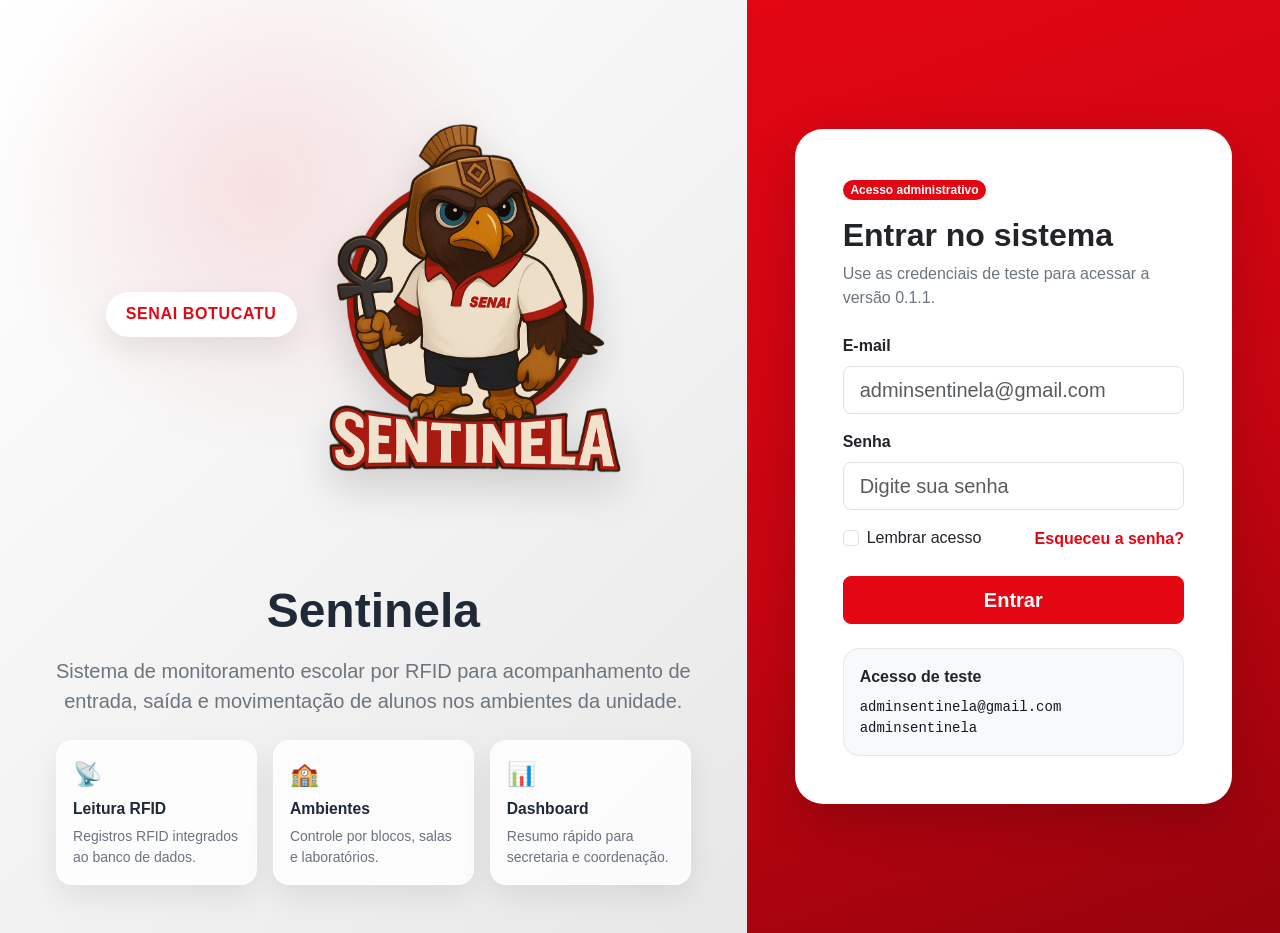
==== templates/index.html @ 63c0a34a "chore: public version 0.1.1 Sentinela" ====
<!doctype html>
<html lang="pt-BR">
  <head>
    <meta charset="utf-8" />

    <meta name="viewport" content="width=device-width, initial-scale=1" />

    <title>Sentinela | Login</title>

    <link
      href="https://cdn.jsdelivr.net/npm/bootstrap@5.3.3/dist/css/bootstrap.min.css"
      rel="stylesheet"
    />

    <link rel="stylesheet" href="/static/css/style.css" />
  </head>

  <body class="login-page" data-page="login">
    <main class="container-fluid min-vh-100 p-0">
      <div class="row g-0 min-vh-100">

        <section class="col-lg-7 login-hero d-flex align-items-center justify-content-center p-4 p-lg-5">
          <div class="login-hero-content text-center">

            <div class="senai-mark mb-4">
              SENAI Botucatu
            </div>

            <img
              class="sentinela-logo mb-4"
              src="/static/images/logo/SENTINELALOGOtransparente.png"
              alt="Logo do sistema Sentinela"
            />

            <h1 class="display-5 fw-bold mb-3">
              Sentinela
            </h1>

            <p class="lead text-secondary mx-auto mb-4">
              Sistema de monitoramento escolar por RFID para acompanhamento de entrada,
              saída e movimentação de alunos nos ambientes da unidade.
            </p>

            <div class="row g-3 justify-content-center text-start login-feature-list">

              <div class="col-md-4">
                <div class="feature-card h-100">
                  <span class="feature-icon">📡</span>
                  <strong>Leitura RFID</strong>
                  <small>Registros RFID integrados ao banco de dados.</small>
                </div>
              </div>

              <div class="col-md-4">
                <div class="feature-card h-100">
                  <span class="feature-icon">🏫</span>
                  <strong>Ambientes</strong>
                  <small>Controle por blocos, salas e laboratórios.</small>
                </div>
              </div>

              <div class="col-md-4">
                <div class="feature-card h-100">
                  <span class="feature-icon">📊</span>
                  <strong>Dashboard</strong>
                  <small>Resumo rápido para secretaria e coordenação.</small>
                </div>
              </div>

            </div>
          </div>
        </section>

        <section class="col-lg-5 login-panel d-flex align-items-center justify-content-center p-4 p-lg-5">
          <div class="card login-card border-0 shadow-lg w-100">
            <div class="card-body p-4 p-md-5">

              <div class="mb-4">
                <span class="badge text-bg-danger rounded-pill mb-3">
                  Acesso administrativo
                </span>

                <h2 class="fw-bold mb-2">
                  Entrar no sistema
                </h2>

                <p class="text-secondary mb-0">
                  Use as credenciais de teste para acessar a versão 0.1.1.
                </p>
              </div>

              <div id="loginAlert" class="alert alert-danger d-none" role="alert"></div>

              <form id="loginForm" novalidate>

                <div class="mb-3">
                  <label for="email" class="form-label fw-semibold">
                    E-mail
                  </label>

                  <input
                    id="email"
                    name="email"
                    type="email"
                    class="form-control form-control-lg"
                    placeholder="adminsentinela@gmail.com"
                    autocomplete="username"
                    required
                  />
                </div>

                <div class="mb-3">
                  <label for="senha" class="form-label fw-semibold">
                    Senha
                  </label>

                  <input
                    id="senha"
                    name="senha"
                    type="password"
                    class="form-control form-control-lg"
                    placeholder="Digite sua senha"
                    autocomplete="current-password"
                    required
                  />
                </div>

                <div class="d-flex justify-content-between align-items-center mb-4 gap-3 flex-wrap">
                  <div class="form-check">
                    <input class="form-check-input" type="checkbox" id="lembrarAcesso" />

                    <label class="form-check-label" for="lembrarAcesso">
                      Lembrar acesso
                    </label>
                  </div>

                  <a class="link-danger text-decoration-none fw-semibold" href="#">
                    Esqueceu a senha?
                  </a>
                </div>

                <button class="btn btn-danger btn-lg w-100 fw-bold" type="submit">
                  Entrar
                </button>

              </form>

              <div class="test-access mt-4">
                <p class="fw-bold mb-2">
                  Acesso de teste
                </p>

                <code>adminsentinela@gmail.com</code>
                <code>adminsentinela</code>
              </div>

            </div>
          </div>
        </section>

      </div>
    </main>

    <script src="/static/js/auth.js"></script>
  </body>
</html>
---- static/css/style.css ----
:root {
  --sentinela-red: #e30613;
  --sentinela-red-dark: #b9050f;
  --sentinela-bg: #f3f4f6;
  --sentinela-text: #1f2937;
  --sentinela-muted: #6b7280;
  --sentinela-border: #e5e7eb;
}

* {
  box-sizing: border-box;
}

body {
  min-height: 100vh;
  font-family: Arial, Helvetica, sans-serif;
  color: var(--sentinela-text);
  background: var(--sentinela-bg);
}

.btn-danger {
  --bs-btn-bg: var(--sentinela-red);
  --bs-btn-border-color: var(--sentinela-red);
  --bs-btn-hover-bg: var(--sentinela-red-dark);
  --bs-btn-hover-border-color: var(--sentinela-red-dark);
  --bs-btn-active-bg: var(--sentinela-red-dark);
  --bs-btn-active-border-color: var(--sentinela-red-dark);
}

.btn-outline-danger {
  --bs-btn-color: var(--sentinela-red);
  --bs-btn-border-color: var(--sentinela-red);
  --bs-btn-hover-bg: var(--sentinela-red);
  --bs-btn-hover-border-color: var(--sentinela-red);
  --bs-btn-active-bg: var(--sentinela-red-dark);
  --bs-btn-active-border-color: var(--sentinela-red-dark);
}

.text-bg-danger,
.bg-danger {
  background-color: var(--sentinela-red) !important;
}

.link-danger {
  color: var(--sentinela-red) !important;
}

.login-page {
  background: #f2f2f2;
}

.login-hero {
  background:
    radial-gradient(circle at 35% 20%, rgba(227, 6, 19, 0.10), transparent 30%),
    linear-gradient(135deg, #ffffff 0%, #f4f4f4 48%, #e7e7e7 100%);
}

.login-hero-content {
  width: 100%;
  max-width: 860px;
}

.senai-mark {
  display: inline-flex;
  align-items: center;
  justify-content: center;

  padding: 0.65rem 1.25rem;
  border-radius: 999px;

  background: #ffffff;
  color: var(--sentinela-red);

  font-weight: 800;
  letter-spacing: 0.04em;
  text-transform: uppercase;

  box-shadow: 0 12px 30px rgba(0, 0, 0, 0.08);
}

.sentinela-logo {
  width: min(340px, 82vw);
  filter: drop-shadow(0 18px 20px rgba(0, 0, 0, 0.15));
}

.login-hero .lead {
  max-width: 720px;
}

.login-feature-list {
  max-width: 820px;
  margin-inline: auto;
}

.feature-card {
  display: flex;
  flex-direction: column;
  gap: 0.35rem;

  padding: 1rem;
  border-radius: 1rem;

  background: rgba(255, 255, 255, 0.82);
  border: 1px solid rgba(255, 255, 255, 0.9);

  box-shadow: 0 12px 30px rgba(0, 0, 0, 0.08);
}

.feature-card strong {
  font-size: 0.98rem;
}

.feature-card small {
  color: var(--sentinela-muted);
}

.feature-icon {
  font-size: 1.45rem;
}

.login-panel {
  background:
    linear-gradient(160deg, var(--sentinela-red) 0%, #c70511 52%, #96030c 100%);
}

.login-card {
  max-width: 500px;
  border-radius: 1.75rem;
}

.form-control:focus,
.form-check-input:focus {
  border-color: var(--sentinela-red);
  box-shadow: 0 0 0 0.25rem rgba(227, 6, 19, 0.16);
}

.form-check-input:checked {
  background-color: var(--sentinela-red);
  border-color: var(--sentinela-red);
}

.test-access {
  padding: 1rem;
  border-radius: 1rem;

  background: #f8f9fa;
  border: 1px solid var(--sentinela-border);
}

.test-access code {
  display: block;
  color: #111827;
  word-break: break-word;
}

@media (max-width: 991.98px) {
  .login-panel {
    min-height: auto;
  }

  .sentinela-logo {
    width: min(260px, 76vw);
  }
}

@media (max-width: 575.98px) {
  .login-card {
    border-radius: 1.25rem;
  }

  .card-body {
    padding: 1.25rem !important;
  }
}

/* Home Page */

.dashboard-page {
  background: #f3f4f6;
}

.app-layout {
  display: flex;
  min-height: 100vh;
}

.sidebar {
  position: sticky;
  top: 0;

  display: flex;
  flex-direction: column;

  width: 290px;
  height: 100vh;
  padding: 1.5rem;

  background: #111827;
  color: #ffffff;
}

.sidebar-brand {
  display: flex;
  align-items: center;
  gap: 0.9rem;

  padding-bottom: 1.5rem;
  border-bottom: 1px solid rgba(255, 255, 255, 0.12);
}

.sidebar-brand img {
  width: 54px;
  height: 54px;
  object-fit: contain;
}

.sidebar-brand strong {
  display: block;
  font-size: 1.1rem;
}

.sidebar-brand span {
  display: block;
  color: #d1d5db;
  font-size: 0.85rem;
}

.sidebar-nav {
  display: flex;
  flex-direction: column;
  gap: 0.45rem;

  margin-top: 1.5rem;
}

.sidebar-nav a {
  display: flex;
  align-items: center;

  min-height: 44px;
  padding: 0.75rem 0.95rem;
  border-radius: 0.95rem;

  color: #d1d5db;
  text-decoration: none;
  font-weight: 700;

  transition: 0.2s ease;
}

.sidebar-nav a:hover,
.sidebar-nav a.active {
  background: var(--sentinela-red);
  color: #ffffff;
}

.sidebar-footer {
  display: flex;
  flex-direction: column;
  gap: 0.2rem;

  margin-top: auto;
  padding-top: 1.5rem;

  color: #d1d5db;
}

.sidebar-footer span {
  font-weight: 700;
}

.sidebar-footer small {
  color: #9ca3af;
}

.main-content {
  flex: 1;
  padding: 2rem;
  overflow: hidden;
}

.topbar {
  display: flex;
  align-items: center;
  justify-content: space-between;
  gap: 1.5rem;

  margin-bottom: 1.5rem;
}

.topbar h1 {
  margin: 0.3rem 0;
  font-size: clamp(1.75rem, 4vw, 2.6rem);
  font-weight: 900;
}

.topbar p {
  margin: 0;
  color: var(--sentinela-muted);
}

.page-label {
  display: inline-flex;

  color: var(--sentinela-red);
  font-size: 0.78rem;
  font-weight: 900;
  letter-spacing: 0.08em;
  text-transform: uppercase;
}

.user-panel {
  display: flex;
  align-items: center;
  gap: 0.9rem;

  padding: 0.9rem;
  border-radius: 1.25rem;

  background: #ffffff;
  box-shadow: 0 12px 30px rgba(15, 23, 42, 0.08);
}

.user-panel strong {
  display: block;
  white-space: nowrap;
}

.user-panel span {
  display: block;
  color: var(--sentinela-muted);
  font-size: 0.84rem;
  white-space: nowrap;
}

.user-avatar {
  display: grid;
  place-items: center;

  width: 44px;
  height: 44px;
  border-radius: 50%;

  background: var(--sentinela-red);
  color: #ffffff;

  font-weight: 900;
}

.dashboard-card,
.content-card {
  border-radius: 1.35rem;
  background: #ffffff;
  box-shadow: 0 12px 30px rgba(15, 23, 42, 0.08);
}

.dashboard-card {
  display: flex;
  align-items: center;
  gap: 1rem;

  padding: 1.25rem;
}

.dashboard-card-icon {
  display: grid;
  place-items: center;

  width: 58px;
  height: 58px;
  border-radius: 1rem;

  background: #fff1f2;

  font-size: 1.55rem;
}

.dashboard-card-title {
  margin: 0;
  color: var(--sentinela-muted);
  font-weight: 800;
}

.dashboard-card h3 {
  margin: 0.1rem 0;
  font-size: 2rem;
  font-weight: 900;
}

.dashboard-card span {
  color: var(--sentinela-muted);
  font-size: 0.88rem;
}

.content-card {
  padding: 1.35rem;
}

.section-header {
  display: flex;
  align-items: center;
  justify-content: space-between;
  gap: 1rem;

  margin-bottom: 1rem;
}

.section-header h2 {
  margin: 0.25rem 0 0;
  font-size: 1.25rem;
  font-weight: 900;
}

.dashboard-table {
  margin-bottom: 0;
}

.dashboard-table thead th {
  color: var(--sentinela-muted);
  font-size: 0.8rem;
  text-transform: uppercase;
}

.dashboard-table tbody td {
  padding-block: 1rem;
}

.dashboard-table tbody td:first-child strong {
  display: block;
}

.dashboard-table tbody td:first-child span {
  display: block;
  color: var(--sentinela-muted);
  font-size: 0.86rem;
}

.dashboard-summary-list {
  display: flex;
  flex-direction: column;
  gap: 1rem;
}

.dashboard-summary-list div {
  display: flex;
  align-items: center;
  justify-content: space-between;
  gap: 1rem;
  border-bottom: 1px solid rgba(15, 23, 42, 0.08);
  padding-bottom: 0.85rem;
}

.dashboard-summary-list div:last-child {
  border-bottom: 0;
  padding-bottom: 0;
}

.dashboard-summary-list span {
  color: var(--text-muted);
  font-weight: 700;
}

.dashboard-summary-list strong {
  color: var(--text-main);
  font-size: 1.35rem;
}

#btnAtualizarDashboard{
  margin-bottom: 15px;
}

.reader-list {
  display: flex;
  flex-direction: column;
  gap: 0.85rem;
}

.reader-item {
  display: flex;
  align-items: center;
  justify-content: space-between;
  gap: 1rem;

  padding: 0.95rem;
  border-radius: 1rem;

  background: #f9fafb;
  border: 1px solid var(--sentinela-border);
}

.reader-item strong {
  display: block;
}

.reader-item span {
  display: block;
  color: var(--sentinela-muted);
  font-size: 0.86rem;
}

.reader-status {
  padding: 0.35rem 0.65rem;
  border-radius: 999px;

  font-size: 0.75rem;
  font-weight: 900;
}

.status-online {
  background: #dcfce7;
  color: #166534 !important;
}

.status-warning {
  background: #fef3c7;
  color: #92400e !important;
}

.unit-card {
  padding: 1rem;
  border-radius: 1rem;

  background: #111827;
  color: #ffffff;
}

.unit-card span {
  display: block;
  color: #d1d5db;
  font-size: 0.82rem;
}

.unit-card strong {
  display: block;
  margin-block: 0.2rem;
  font-size: 1.15rem;
}

.unit-card p {
  margin: 0.5rem 0 0;
  color: #d1d5db;
  font-size: 0.9rem;
}

.module-card {
  display: flex;
  flex-direction: column;
  gap: 0.4rem;

  min-height: 124px;
  padding: 1.1rem;
  border-radius: 1.1rem;

  background: #f9fafb;
  border: 1px solid var(--sentinela-border);
  color: var(--sentinela-text);
  text-decoration: none;

  transition: 0.2s ease;
}

.module-card strong {
  font-size: 1rem;
}

.module-card span {
  color: var(--sentinela-muted);
  font-size: 0.9rem;
}

.module-card:hover {
  transform: translateY(-2px);
  border-color: rgba(227, 6, 19, 0.35);
  box-shadow: 0 12px 26px rgba(15, 23, 42, 0.08);
}

@media (max-width: 991.98px) {
  .app-layout {
    display: block;
  }

  .sidebar {
    position: static;

    width: 100%;
    height: auto;
    border-radius: 0 0 1.5rem 1.5rem;
  }

  .sidebar-nav {
    display: grid;
    grid-template-columns: repeat(2, minmax(0, 1fr));
  }

  .sidebar-footer {
    margin-top: 1.5rem;
  }

  .main-content {
    padding: 1rem;
  }

  .topbar {
    align-items: flex-start;
    flex-direction: column;
  }

  .user-panel {
    width: 100%;
    justify-content: space-between;
  }
}

@media (max-width: 575.98px) {
  .sidebar {
    padding: 1rem;
  }

  .sidebar-nav {
    grid-template-columns: 1fr;
  }

  .user-panel {
    align-items: flex-start;
    flex-direction: column;
  }

  .section-header {
    align-items: flex-start;
    flex-direction: column;
  }

  .dashboard-card {
    align-items: flex-start;
    flex-direction: column;
  }
}

/* cadastro-alunos.html */

.sentinela-form .form-control,
.sentinela-form .form-select {
  min-height: 46px;
}

.counter-badge {
  display: inline-flex;
  align-items: center;
  justify-content: center;

  min-height: 34px;
  padding: 0.35rem 0.75rem;
  border-radius: 999px;

  background: #fff1f2;
  color: var(--sentinela-red);

  font-size: 0.85rem;
  font-weight: 900;
}

.table-actions {
  display: flex;
  align-items: center;
  gap: 0.45rem;
  flex-wrap: wrap;
}

.dashboard-table code {
  color: #111827;
  background: #f3f4f6;

  padding: 0.25rem 0.45rem;
  border-radius: 0.45rem;
}

@media (max-width: 575.98px) {
  .table-actions {
    align-items: stretch;
    flex-direction: column;
  }

  .table-actions .btn {
    width: 100%;
  }
}

/* historico.html */

.history-filters {
  display: grid;
  grid-template-columns: minmax(240px, 1fr) 180px 240px 180px;
  gap: 1rem;
}

.history-filters .form-control,
.history-filters .form-select {
  min-height: 46px;
}

@media (max-width: 1199.98px) {
  .history-filters {
    grid-template-columns: repeat(2, minmax(0, 1fr));
  }
}

@media (max-width: 575.98px) {
  .history-filters {
    grid-template-columns: 1fr;
  }
}

/* mapa.html */

#btnAtualizarMapa{
  margin-bottom: 15px;
}

.map-legend {
  display: flex;
  align-items: center;
  gap: 1rem;
  flex-wrap: wrap;

  color: var(--sentinela-muted);
  font-size: 0.9rem;
  font-weight: 700;
}

.map-legend span {
  display: inline-flex;
  align-items: center;
  gap: 0.4rem;
}

.legend-dot {
  display: inline-block;

  width: 12px;
  height: 12px;
  border-radius: 50%;
}

.status-online-dot {
  background: #16a34a;
}

.status-warning-dot {
  background: #f59e0b;
}

.status-offline-dot {
  background: #6b7280;
}

.school-map {
  position: relative;

  display: grid;
  grid-template-columns: repeat(12, minmax(0, 1fr));
  grid-template-rows: repeat(8, 82px);
  gap: 0.75rem;

  min-height: 720px;
  padding: 1rem;
  border-radius: 1.25rem;

  background:
    linear-gradient(90deg, rgba(17, 24, 39, 0.04) 1px, transparent 1px),
    linear-gradient(rgba(17, 24, 39, 0.04) 1px, transparent 1px),
    #f9fafb;
  background-size: 32px 32px;

  border: 1px solid var(--sentinela-border);
}

.map-room {
  display: flex;
  flex-direction: column;
  justify-content: center;
  gap: 0.25rem;

  width: 100%;
  min-height: 82px;
  padding: 0.85rem;
  border: 2px solid transparent;
  border-radius: 1rem;

  background: #ffffff;
  color: var(--sentinela-text);
  text-align: left;

  box-shadow: 0 10px 20px rgba(15, 23, 42, 0.08);
  transition: 0.2s ease;
}

.map-room strong {
  font-size: 0.9rem;
  line-height: 1.15;
}

.map-room span {
  color: var(--sentinela-muted);
  font-size: 0.78rem;
}

.map-room small {
  font-size: 0.76rem;
  font-weight: 800;
}

.map-room:hover,
.map-room.selected {
  transform: translateY(-2px);
  border-color: var(--sentinela-red);
  box-shadow: 0 14px 28px rgba(15, 23, 42, 0.12);
}

.map-room.status-online {
  border-left: 8px solid #16a34a;
}

.map-room.status-warning {
  border-left: 8px solid #f59e0b;
}

.map-room.status-offline {
  border-left: 8px solid #6b7280;
  opacity: 0.78;
}

.map-area-portaria {
  grid-column: 1 / 5;
  grid-row: 1 / 3;
}

.map-area-secretaria {
  grid-column: 5 / 8;
  grid-row: 1 / 3;
}

.map-area-coordenacao {
  grid-column: 8 / 11;
  grid-row: 1 / 3;
}

.map-area-patio {
  grid-column: 11 / 13;
  grid-row: 1 / 5;
}

.map-area-lab1 {
  grid-column: 1 / 5;
  grid-row: 3 / 6;
}

.map-area-lab2 {
  grid-column: 5 / 9;
  grid-row: 3 / 6;
}

.map-area-biblioteca {
  grid-column: 9 / 11;
  grid-row: 3 / 5;
}

.map-area-sala4 {
  grid-column: 9 / 11;
  grid-row: 5 / 7;
}

.map-area-oficina {
  grid-column: 1 / 7;
  grid-row: 6 / 9;
}

.map-empty {
  grid-column: 1 / -1;
  grid-row: 1 / -1;
}

.environment-details h3 {
  margin: 0.75rem 0 0.75rem;
  font-size: 1.45rem;
  font-weight: 900;
}

.environment-details p {
  color: var(--sentinela-muted);
}

.empty-state {
  display: grid;
  place-items: center;

  min-height: 180px;
  padding: 1.5rem;
  border-radius: 1rem;

  background: #f9fafb;
  color: var(--sentinela-muted);
  text-align: center;
  border: 1px dashed var(--sentinela-border);
}

.details-status {
  display: inline-flex;
  align-items: center;

  padding: 0.4rem 0.75rem;
  border-radius: 999px;

  font-size: 0.8rem;
  font-weight: 900;
}

.details-status.status-online {
  background: #dcfce7;
  color: #166534;
}

.details-status.status-warning {
  background: #fef3c7;
  color: #92400e;
}

.details-status.status-offline {
  background: #f3f4f6;
  color: #4b5563;
}

.details-grid {
  display: grid;
  gap: 0.85rem;

  margin-top: 1rem;
}

.details-grid div {
  padding: 0.9rem;
  border-radius: 0.9rem;

  background: #f9fafb;
  border: 1px solid var(--sentinela-border);
}

.details-grid span {
  display: block;

  color: var(--sentinela-muted);
  font-size: 0.8rem;
  font-weight: 800;
}

.details-grid strong {
  display: block;

  margin-top: 0.15rem;
  font-size: 1rem;
}

.map-filters {
  display: grid;
  grid-template-columns: minmax(240px, 1fr) 180px 220px 170px;
  gap: 1rem;
}

.map-filters .form-control,
.map-filters .form-select {
  min-height: 46px;
}

@media (max-width: 1199.98px) {
  .school-map {
    grid-template-columns: repeat(2, minmax(0, 1fr));
    grid-template-rows: auto;
    min-height: auto;
  }

  .map-room {
    grid-column: auto !important;
    grid-row: auto !important;
  }

  .map-filters {
    grid-template-columns: repeat(2, minmax(0, 1fr));
  }
}

@media (max-width: 575.98px) {
  .school-map {
    grid-template-columns: 1fr;
    padding: 0.75rem;
  }

  .map-filters {
    grid-template-columns: 1fr;
  }
}

.map-reader-list {
  display: flex;
  flex-direction: column;
  gap: 0.75rem;
}

.map-reader-item {
  display: flex;
  flex-direction: column;
  gap: 0.25rem;
  border: 1px solid rgba(15, 23, 42, 0.08);
  border-radius: 14px;
  padding: 0.75rem;
  background: rgba(248, 250, 252, 0.8);
}

.map-reader-item strong {
  color: var(--text-main);
  font-size: 0.95rem;
}

.map-reader-item span {
  color: var(--text-muted);
  font-size: 0.85rem;
}

/* administracao.html */

#btnAtualizarAdministracao{
  margin-bottom: 15px;
}

.admin-info-grid {
  display: grid;
  gap: 0.85rem;
}

.admin-info-item {
  padding: 0.95rem;
  border-radius: 1rem;

  background: #f9fafb;
  border: 1px solid var(--sentinela-border);
}

.admin-info-item span {
  display: block;

  color: var(--sentinela-muted);
  font-size: 0.8rem;
  font-weight: 800;
}

.admin-info-item strong {
  display: block;

  margin-top: 0.15rem;
  font-size: 1rem;
}

.admin-actions {
  display: grid;
  grid-template-columns: repeat(2, minmax(0, 1fr));
  gap: 0.85rem;
}

.admin-action-card {
  min-height: 130px;
  padding: 1rem;
  border-radius: 1rem;

  background: #f9fafb;
  border: 1px solid var(--sentinela-border);
  color: var(--sentinela-text);

  text-align: left;
  transition: 0.2s ease;
}

.admin-action-card strong {
  display: block;
  margin-bottom: 0.4rem;
  font-size: 1rem;
}

.admin-action-card span {
  display: block;
  color: var(--sentinela-muted);
  font-size: 0.9rem;
}

.admin-action-card:hover {
  transform: translateY(-2px);
  border-color: rgba(227, 6, 19, 0.35);
  box-shadow: 0 12px 26px rgba(15, 23, 42, 0.08);
}

.admin-action-card.danger {
  background: #fff1f2;
  border-color: rgba(227, 6, 19, 0.25);
}

.admin-action-card.danger strong {
  color: var(--sentinela-red);
}

.admin-summary {
  display: grid;
  gap: 0.85rem;
}

.admin-summary div {
  display: flex;
  align-items: center;
  justify-content: space-between;
  gap: 1rem;

  padding: 0.95rem;
  border-radius: 1rem;

  background: #f9fafb;
  border: 1px solid var(--sentinela-border);
}

.admin-summary span {
  color: var(--sentinela-muted);
  font-weight: 800;
}

.admin-summary strong {
  font-size: 1.25rem;
  font-weight: 900;
}

@media (max-width: 575.98px) {
  .admin-actions {
    grid-template-columns: 1fr;
  }

  .admin-summary div {
    align-items: flex-start;
    flex-direction: column;
  }
}

/* configuração de css do botão para histórico de movimentação dentro da aba de mapa */
.map-action-card {
  display: flex;
  flex-direction: column;
  justify-content: space-between;
  gap: 1.75rem;
}

.map-action-card h2 {
  margin-bottom: 0.85rem;
}

.map-action-card p {
  margin-bottom: 0;
  color: var(--text-muted);
  font-size: 1rem;
  line-height: 1.6;
}
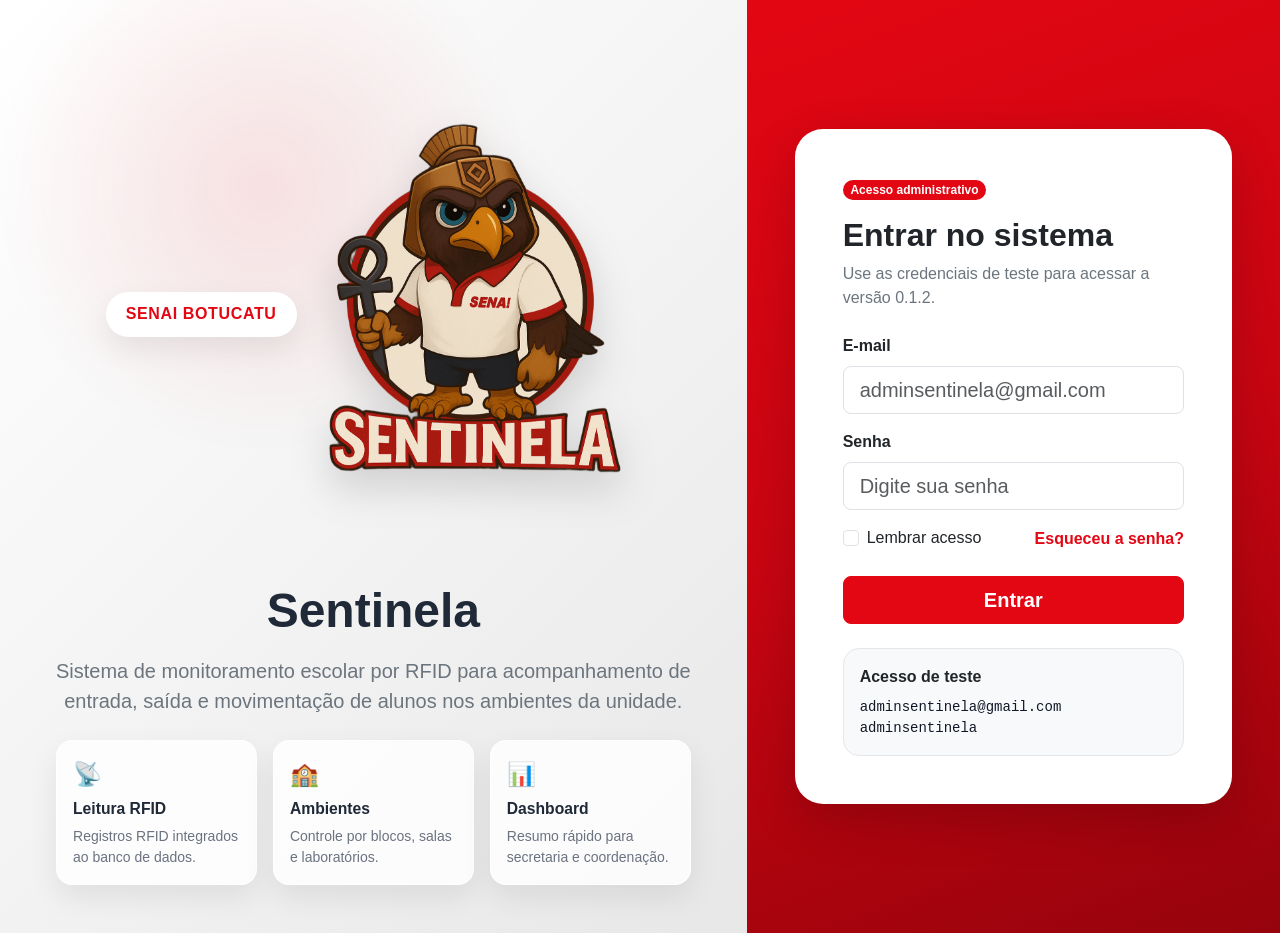
==== commit 70c0a332: "docs: prepara versão 0.1.2 para apresentação" ====
--- a/templates/index.html
+++ b/templates/index.html
@@ -85,7 +85,7 @@
                 </h2>
 
                 <p class="text-secondary mb-0">
-                  Use as credenciais de teste para acessar a versão 0.1.1.
+                  Use as credenciais de teste para acessar a versão 0.1.2.
                 </p>
               </div>
 
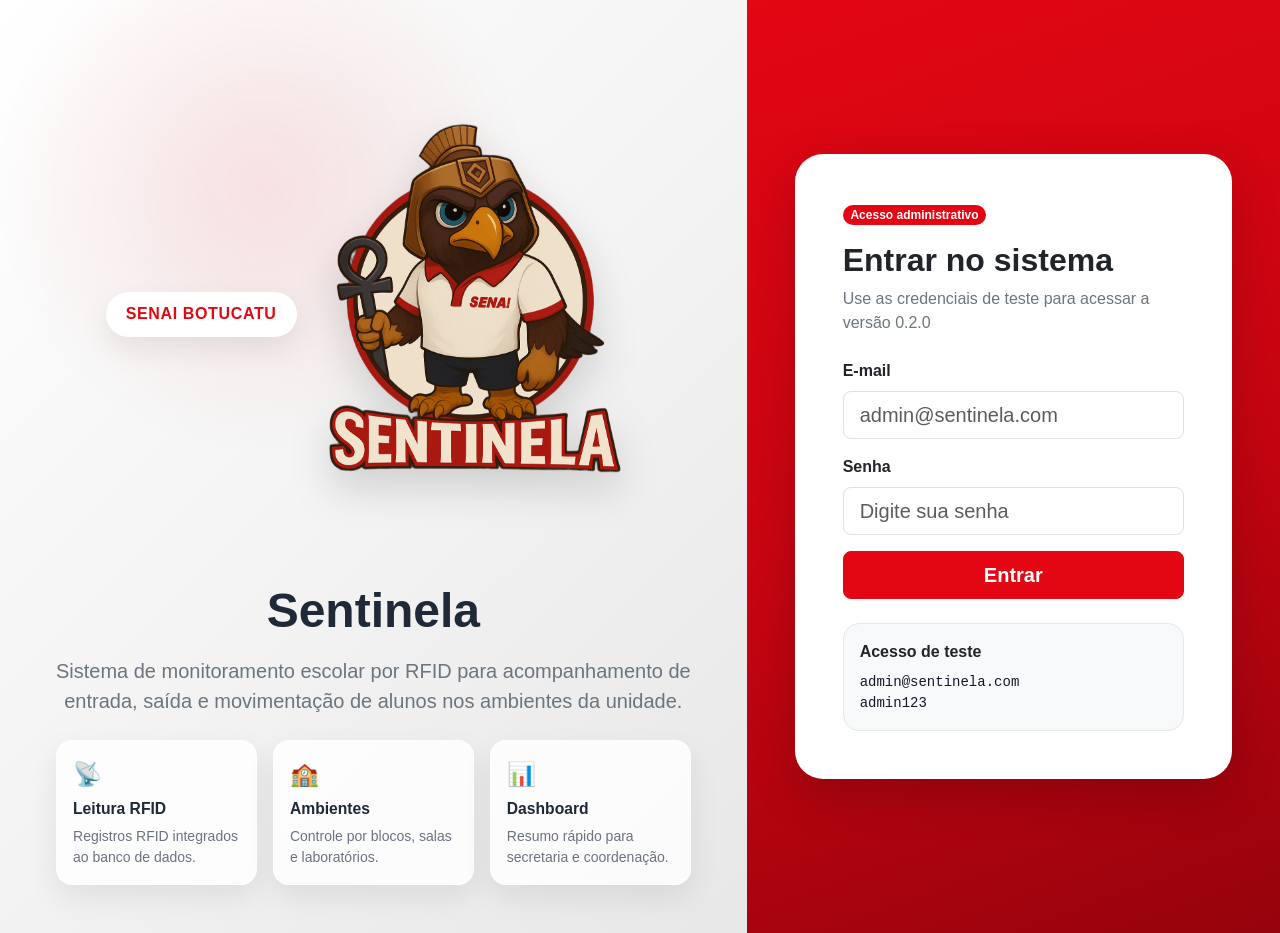
==== commit ee5c5e85: "Release v0.2.0 - autenticacao e permissoes" ====
--- a/templates/index.html
+++ b/templates/index.html
@@ -1,166 +1,134 @@
 <!doctype html>
 <html lang="pt-BR">
-  <head>
-    <meta charset="utf-8" />
 
-    <meta name="viewport" content="width=device-width, initial-scale=1" />
+<head>
+  <meta charset="utf-8" />
 
-    <title>Sentinela | Login</title>
+  <meta name="viewport" content="width=device-width, initial-scale=1" />
 
-    <link
-      href="https://cdn.jsdelivr.net/npm/bootstrap@5.3.3/dist/css/bootstrap.min.css"
-      rel="stylesheet"
-    />
+  <title>Sentinela | Login</title>
 
-    <link rel="stylesheet" href="/static/css/style.css" />
-  </head>
+  <link href="https://cdn.jsdelivr.net/npm/bootstrap@5.3.3/dist/css/bootstrap.min.css" rel="stylesheet" />
 
-  <body class="login-page" data-page="login">
-    <main class="container-fluid min-vh-100 p-0">
-      <div class="row g-0 min-vh-100">
+  <link rel="stylesheet" href="/static/css/style.css" />
+</head>
 
-        <section class="col-lg-7 login-hero d-flex align-items-center justify-content-center p-4 p-lg-5">
-          <div class="login-hero-content text-center">
+<body class="login-page" data-page="login">
+  <main class="container-fluid min-vh-100 p-0">
+    <div class="row g-0 min-vh-100">
 
-            <div class="senai-mark mb-4">
-              SENAI Botucatu
+      <section class="col-lg-7 login-hero d-flex align-items-center justify-content-center p-4 p-lg-5">
+        <div class="login-hero-content text-center">
+
+          <div class="senai-mark mb-4">
+            SENAI Botucatu
+          </div>
+
+          <img class="sentinela-logo mb-4" src="/static/images/logo/SENTINELALOGOtransparente.png"
+            alt="Logo do sistema Sentinela" />
+
+          <h1 class="display-5 fw-bold mb-3">
+            Sentinela
+          </h1>
+
+          <p class="lead text-secondary mx-auto mb-4">
+            Sistema de monitoramento escolar por RFID para acompanhamento de entrada,
+            saída e movimentação de alunos nos ambientes da unidade.
+          </p>
+
+          <div class="row g-3 justify-content-center text-start login-feature-list">
+
+            <div class="col-md-4">
+              <div class="feature-card h-100">
+                <span class="feature-icon">📡</span>
+                <strong>Leitura RFID</strong>
+                <small>Registros RFID integrados ao banco de dados.</small>
+              </div>
             </div>
 
-            <img
-              class="sentinela-logo mb-4"
-              src="/static/images/logo/SENTINELALOGOtransparente.png"
-              alt="Logo do sistema Sentinela"
-            />
+            <div class="col-md-4">
+              <div class="feature-card h-100">
+                <span class="feature-icon">🏫</span>
+                <strong>Ambientes</strong>
+                <small>Controle por blocos, salas e laboratórios.</small>
+              </div>
+            </div>
 
-            <h1 class="display-5 fw-bold mb-3">
-              Sentinela
-            </h1>
+            <div class="col-md-4">
+              <div class="feature-card h-100">
+                <span class="feature-icon">📊</span>
+                <strong>Dashboard</strong>
+                <small>Resumo rápido para secretaria e coordenação.</small>
+              </div>
+            </div>
 
-            <p class="lead text-secondary mx-auto mb-4">
-              Sistema de monitoramento escolar por RFID para acompanhamento de entrada,
-              saída e movimentação de alunos nos ambientes da unidade.
-            </p>
+          </div>
+        </div>
+      </section>
 
-            <div class="row g-3 justify-content-center text-start login-feature-list">
+      <section class="col-lg-5 login-panel d-flex align-items-center justify-content-center p-4 p-lg-5">
+        <div class="card login-card border-0 shadow-lg w-100">
+          <div class="card-body p-4 p-md-5">
 
-              <div class="col-md-4">
-                <div class="feature-card h-100">
-                  <span class="feature-icon">📡</span>
-                  <strong>Leitura RFID</strong>
-                  <small>Registros RFID integrados ao banco de dados.</small>
-                </div>
+            <div class="mb-4">
+              <span class="badge text-bg-danger rounded-pill mb-3">
+                Acesso administrativo
+              </span>
+
+              <h2 class="fw-bold mb-2">
+                Entrar no sistema
+              </h2>
+
+              <p class="text-secondary mb-0">
+                Use as credenciais de teste para acessar a versão 0.2.0
+              </p>
+            </div>
+
+            <div id="loginAlert" class="alert alert-danger d-none" role="alert"></div>
+
+            <form id="loginForm" novalidate>
+
+              <div class="mb-3">
+                <label for="email" class="form-label fw-semibold">
+                  E-mail
+                </label>
+
+                <input id="email" name="email" type="email" class="form-control form-control-lg"
+                  placeholder="admin@sentinela.com" autocomplete="username" required />
               </div>
 
-              <div class="col-md-4">
-                <div class="feature-card h-100">
-                  <span class="feature-icon">🏫</span>
-                  <strong>Ambientes</strong>
-                  <small>Controle por blocos, salas e laboratórios.</small>
-                </div>
+              <div class="mb-3">
+                <label for="senha" class="form-label fw-semibold">
+                  Senha
+                </label>
+
+                <input id="senha" name="senha" type="password" class="form-control form-control-lg"
+                  placeholder="Digite sua senha" autocomplete="current-password" required />
               </div>
 
-              <div class="col-md-4">
-                <div class="feature-card h-100">
-                  <span class="feature-icon">📊</span>
-                  <strong>Dashboard</strong>
-                  <small>Resumo rápido para secretaria e coordenação.</small>
-                </div>
-              </div>
+              <button class="btn btn-danger btn-lg w-100 fw-bold" type="submit">
+                Entrar
+              </button>
 
+            </form>
+
+            <div class="test-access mt-4">
+              <p class="fw-bold mb-2">
+                Acesso de teste
+              </p>
+
+              <code>admin@sentinela.com</code>
+              <code>admin123</code>
             </div>
+
           </div>
-        </section>
+        </div>
+      </section>
 
-        <section class="col-lg-5 login-panel d-flex align-items-center justify-content-center p-4 p-lg-5">
-          <div class="card login-card border-0 shadow-lg w-100">
-            <div class="card-body p-4 p-md-5">
+    </div>
+  </main>
 
-              <div class="mb-4">
-                <span class="badge text-bg-danger rounded-pill mb-3">
-                  Acesso administrativo
-                </span>
+  <script src="/static/js/auth.js"></script>
+</body>
 
-                <h2 class="fw-bold mb-2">
-                  Entrar no sistema
-                </h2>
-
-                <p class="text-secondary mb-0">
-                  Use as credenciais de teste para acessar a versão 0.1.2.
-                </p>
-              </div>
-
-              <div id="loginAlert" class="alert alert-danger d-none" role="alert"></div>
-
-              <form id="loginForm" novalidate>
-
-                <div class="mb-3">
-                  <label for="email" class="form-label fw-semibold">
-                    E-mail
-                  </label>
-
-                  <input
-                    id="email"
-                    name="email"
-                    type="email"
-                    class="form-control form-control-lg"
-                    placeholder="adminsentinela@gmail.com"
-                    autocomplete="username"
-                    required
-                  />
-                </div>
-
-                <div class="mb-3">
-                  <label for="senha" class="form-label fw-semibold">
-                    Senha
-                  </label>
-
-                  <input
-                    id="senha"
-                    name="senha"
-                    type="password"
-                    class="form-control form-control-lg"
-                    placeholder="Digite sua senha"
-                    autocomplete="current-password"
-                    required
-                  />
-                </div>
-
-                <div class="d-flex justify-content-between align-items-center mb-4 gap-3 flex-wrap">
-                  <div class="form-check">
-                    <input class="form-check-input" type="checkbox" id="lembrarAcesso" />
-
-                    <label class="form-check-label" for="lembrarAcesso">
-                      Lembrar acesso
-                    </label>
-                  </div>
-
-                  <a class="link-danger text-decoration-none fw-semibold" href="#">
-                    Esqueceu a senha?
-                  </a>
-                </div>
-
-                <button class="btn btn-danger btn-lg w-100 fw-bold" type="submit">
-                  Entrar
-                </button>
-
-              </form>
-
-              <div class="test-access mt-4">
-                <p class="fw-bold mb-2">
-                  Acesso de teste
-                </p>
-
-                <code>adminsentinela@gmail.com</code>
-                <code>adminsentinela</code>
-              </div>
-
-            </div>
-          </div>
-        </section>
-
-      </div>
-    </main>
-
-    <script src="/static/js/auth.js"></script>
-  </body>
 </html>
--- a/static/css/style.css
+++ b/static/css/style.css
@@ -1160,4 +1160,196 @@
   color: var(--text-muted);
   font-size: 1rem;
   line-height: 1.6;
+}
+
+.title{
+  font-weight: bolder;
+  font-size: 40px;
+}
+
+.paragrafo{
+  font-size: 20px;
+  font-family: Verdana, Geneva, Tahoma, sans-serif;
+}
+
+.paragrafo1{
+  font-size: 25px;
+  font-family: 'Franklin Gothic Medium', 'Arial Narrow', Arial, sans-serif;
+  color:#6b7280
+}
+
+/* Gestão de Usuários */
+
+.form-grid {
+  display: grid;
+  grid-template-columns: repeat(2, minmax(220px, 1fr));
+  gap: 18px;
+  align-items: end;
+  margin-top: 18px;
+}
+
+.form-group {
+  display: flex;
+  flex-direction: column;
+  gap: 8px;
+}
+
+.form-group label {
+  font-size: 0.82rem;
+  font-weight: 700;
+  color: #111827;
+}
+
+.form-group input,
+.form-group select,
+.form-group textarea {
+  width: 100%;
+  border: 1px solid #d1d5db;
+  border-radius: 10px;
+  padding: 12px 14px;
+  font-size: 0.95rem;
+  color: #111827;
+  background-color: #ffffff;
+  outline: none;
+  transition: border-color 0.2s ease, box-shadow 0.2s ease;
+}
+
+.form-group input:focus,
+.form-group select:focus,
+.form-group textarea:focus {
+  border-color: #e30613;
+  box-shadow: 0 0 0 3px rgba(227, 6, 19, 0.12);
+}
+
+.form-actions {
+  display: flex;
+  gap: 10px;
+  align-items: center;
+  flex-wrap: wrap;
+}
+
+.btn-secondary {
+  border: 1px solid #d1d5db;
+  background-color: #ffffff;
+  color: #111827;
+  border-radius: 10px;
+  padding: 12px 18px;
+  font-weight: 700;
+  cursor: pointer;
+  transition: background-color 0.2s ease, border-color 0.2s ease;
+}
+
+.btn-secondary:hover {
+  background-color: #f3f4f6;
+  border-color: #9ca3af;
+}
+
+.table-wrapper {
+  width: 100%;
+  overflow-x: auto;
+  margin-top: 18px;
+}
+
+.table-wrapper table {
+  width: 100%;
+  border-collapse: collapse;
+}
+
+.table-wrapper th,
+.table-wrapper td {
+  padding: 14px 12px;
+  border-bottom: 1px solid #e5e7eb;
+  text-align: left;
+  vertical-align: middle;
+  font-size: 0.9rem;
+}
+
+.table-wrapper th {
+  color: #6b7280;
+  font-size: 0.78rem;
+  font-weight: 800;
+  text-transform: uppercase;
+}
+
+.table-wrapper td {
+  color: #111827;
+}
+
+.status-badge {
+  display: inline-flex;
+  align-items: center;
+  justify-content: center;
+  border-radius: 999px;
+  padding: 5px 10px;
+  font-size: 0.78rem;
+  font-weight: 800;
+}
+
+.status-active {
+  color: #047857;
+  background-color: #d1fae5;
+}
+
+.status-inactive {
+  color: #991b1b;
+  background-color: #fee2e2;
+}
+
+.btn-table {
+  border: 1px solid #d1d5db;
+  background-color: #ffffff;
+  color: #111827;
+  border-radius: 8px;
+  padding: 7px 10px;
+  font-size: 0.78rem;
+  font-weight: 700;
+  cursor: pointer;
+  margin: 2px;
+  transition: background-color 0.2s ease, border-color 0.2s ease, color 0.2s ease;
+}
+
+.btn-table:hover {
+  background-color: #f3f4f6;
+  border-color: #9ca3af;
+}
+
+.btn-table.danger {
+  color: #e30613;
+  border-color: #fecaca;
+}
+
+.btn-table.danger:hover {
+  background-color: #fee2e2;
+  border-color: #e30613;
+}
+
+.section-header {
+  display: flex;
+  justify-content: space-between;
+  align-items: center;
+  gap: 16px;
+  margin-bottom: 8px;
+}
+
+.status-pill {
+  display: inline-flex;
+  align-items: center;
+  justify-content: center;
+  background-color: #fff1f2;
+  color: #e30613;
+  border-radius: 999px;
+  padding: 8px 14px;
+  font-size: 0.82rem;
+  font-weight: 800;
+}
+
+@media (max-width: 900px) {
+  .form-grid {
+    grid-template-columns: 1fr;
+  }
+
+  .section-header {
+    align-items: flex-start;
+    flex-direction: column;
+  }
 }
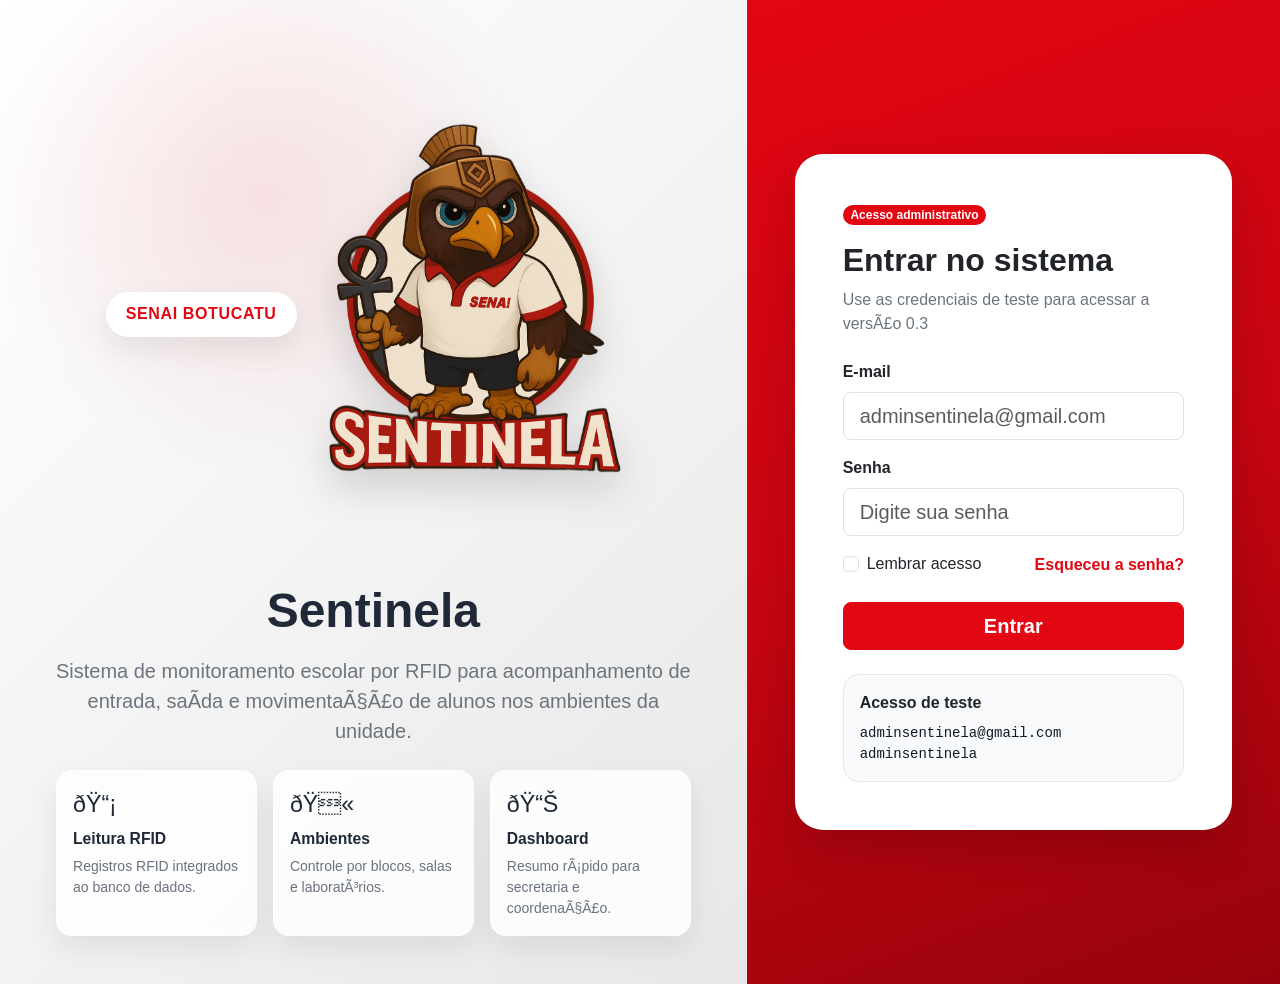
==== commit b8cceec2: "release: Sentinela v0.4.0" ====
--- a/templates/index.html
+++ b/templates/index.html
@@ -1,134 +1,166 @@
-<!doctype html>
+﻿<!doctype html>
 <html lang="pt-BR">
+  <head>
+    <meta charset="utf-8" />
 
-<head>
-  <meta charset="utf-8" />
+    <meta name="viewport" content="width=device-width, initial-scale=1" />
 
-  <meta name="viewport" content="width=device-width, initial-scale=1" />
+    <title>Sentinela | Login</title>
 
-  <title>Sentinela | Login</title>
+    <link
+      href="https://cdn.jsdelivr.net/npm/bootstrap@5.3.3/dist/css/bootstrap.min.css"
+      rel="stylesheet"
+    />
 
-  <link href="https://cdn.jsdelivr.net/npm/bootstrap@5.3.3/dist/css/bootstrap.min.css" rel="stylesheet" />
+    <link rel="stylesheet" href="/static/css/style.css" />
+  </head>
 
-  <link rel="stylesheet" href="/static/css/style.css" />
-</head>
+  <body class="login-page" data-page="login">
+    <main class="container-fluid min-vh-100 p-0">
+      <div class="row g-0 min-vh-100">
 
-<body class="login-page" data-page="login">
-  <main class="container-fluid min-vh-100 p-0">
-    <div class="row g-0 min-vh-100">
+        <section class="col-lg-7 login-hero d-flex align-items-center justify-content-center p-4 p-lg-5">
+          <div class="login-hero-content text-center">
 
-      <section class="col-lg-7 login-hero d-flex align-items-center justify-content-center p-4 p-lg-5">
-        <div class="login-hero-content text-center">
-
-          <div class="senai-mark mb-4">
-            SENAI Botucatu
-          </div>
-
-          <img class="sentinela-logo mb-4" src="/static/images/logo/SENTINELALOGOtransparente.png"
-            alt="Logo do sistema Sentinela" />
-
-          <h1 class="display-5 fw-bold mb-3">
-            Sentinela
-          </h1>
-
-          <p class="lead text-secondary mx-auto mb-4">
-            Sistema de monitoramento escolar por RFID para acompanhamento de entrada,
-            saída e movimentação de alunos nos ambientes da unidade.
-          </p>
-
-          <div class="row g-3 justify-content-center text-start login-feature-list">
-
-            <div class="col-md-4">
-              <div class="feature-card h-100">
-                <span class="feature-icon">📡</span>
-                <strong>Leitura RFID</strong>
-                <small>Registros RFID integrados ao banco de dados.</small>
-              </div>
+            <div class="senai-mark mb-4">
+              SENAI Botucatu
             </div>
 
-            <div class="col-md-4">
-              <div class="feature-card h-100">
-                <span class="feature-icon">🏫</span>
-                <strong>Ambientes</strong>
-                <small>Controle por blocos, salas e laboratórios.</small>
-              </div>
-            </div>
+            <img
+              class="sentinela-logo mb-4"
+              src="/static/images/logo/SENTINELALOGOtransparente.png"
+              alt="Logo do sistema Sentinela"
+            />
 
-            <div class="col-md-4">
-              <div class="feature-card h-100">
-                <span class="feature-icon">📊</span>
-                <strong>Dashboard</strong>
-                <small>Resumo rápido para secretaria e coordenação.</small>
-              </div>
-            </div>
+            <h1 class="display-5 fw-bold mb-3">
+              Sentinela
+            </h1>
 
-          </div>
-        </div>
-      </section>
+            <p class="lead text-secondary mx-auto mb-4">
+              Sistema de monitoramento escolar por RFID para acompanhamento de entrada,
+              saÃ­da e movimentaÃ§Ã£o de alunos nos ambientes da unidade.
+            </p>
 
-      <section class="col-lg-5 login-panel d-flex align-items-center justify-content-center p-4 p-lg-5">
-        <div class="card login-card border-0 shadow-lg w-100">
-          <div class="card-body p-4 p-md-5">
+            <div class="row g-3 justify-content-center text-start login-feature-list">
 
-            <div class="mb-4">
-              <span class="badge text-bg-danger rounded-pill mb-3">
-                Acesso administrativo
-              </span>
-
-              <h2 class="fw-bold mb-2">
-                Entrar no sistema
-              </h2>
-
-              <p class="text-secondary mb-0">
-                Use as credenciais de teste para acessar a versão 0.2.0
-              </p>
-            </div>
-
-            <div id="loginAlert" class="alert alert-danger d-none" role="alert"></div>
-
-            <form id="loginForm" novalidate>
-
-              <div class="mb-3">
-                <label for="email" class="form-label fw-semibold">
-                  E-mail
-                </label>
-
-                <input id="email" name="email" type="email" class="form-control form-control-lg"
-                  placeholder="admin@sentinela.com" autocomplete="username" required />
+              <div class="col-md-4">
+                <div class="feature-card h-100">
+                  <span class="feature-icon">ðŸ“¡</span>
+                  <strong>Leitura RFID</strong>
+                  <small>Registros RFID integrados ao banco de dados.</small>
+                </div>
               </div>
 
-              <div class="mb-3">
-                <label for="senha" class="form-label fw-semibold">
-                  Senha
-                </label>
-
-                <input id="senha" name="senha" type="password" class="form-control form-control-lg"
-                  placeholder="Digite sua senha" autocomplete="current-password" required />
+              <div class="col-md-4">
+                <div class="feature-card h-100">
+                  <span class="feature-icon">ðŸ«</span>
+                  <strong>Ambientes</strong>
+                  <small>Controle por blocos, salas e laboratÃ³rios.</small>
+                </div>
               </div>
 
-              <button class="btn btn-danger btn-lg w-100 fw-bold" type="submit">
-                Entrar
-              </button>
+              <div class="col-md-4">
+                <div class="feature-card h-100">
+                  <span class="feature-icon">ðŸ“Š</span>
+                  <strong>Dashboard</strong>
+                  <small>Resumo rÃ¡pido para secretaria e coordenaÃ§Ã£o.</small>
+                </div>
+              </div>
 
-            </form>
+            </div>
+          </div>
+        </section>
 
-            <div class="test-access mt-4">
-              <p class="fw-bold mb-2">
-                Acesso de teste
-              </p>
+        <section class="col-lg-5 login-panel d-flex align-items-center justify-content-center p-4 p-lg-5">
+          <div class="card login-card border-0 shadow-lg w-100">
+            <div class="card-body p-4 p-md-5">
 
-              <code>admin@sentinela.com</code>
-              <code>admin123</code>
+              <div class="mb-4">
+                <span class="badge text-bg-danger rounded-pill mb-3">
+                  Acesso administrativo
+                </span>
+
+                <h2 class="fw-bold mb-2">
+                  Entrar no sistema
+                </h2>
+
+                <p class="text-secondary mb-0">
+                  Use as credenciais de teste para acessar a versÃ£o 0.3
+                </p>
+              </div>
+
+              <div id="loginAlert" class="alert alert-danger d-none" role="alert"></div>
+
+              <form id="loginForm" novalidate>
+
+                <div class="mb-3">
+                  <label for="email" class="form-label fw-semibold">
+                    E-mail
+                  </label>
+
+                  <input
+                    id="email"
+                    name="email"
+                    type="email"
+                    class="form-control form-control-lg"
+                    placeholder="adminsentinela@gmail.com"
+                    autocomplete="username"
+                    required
+                  />
+                </div>
+
+                <div class="mb-3">
+                  <label for="senha" class="form-label fw-semibold">
+                    Senha
+                  </label>
+
+                  <input
+                    id="senha"
+                    name="senha"
+                    type="password"
+                    class="form-control form-control-lg"
+                    placeholder="Digite sua senha"
+                    autocomplete="current-password"
+                    required
+                  />
+                </div>
+
+                <div class="d-flex justify-content-between align-items-center mb-4 gap-3 flex-wrap">
+                  <div class="form-check">
+                    <input class="form-check-input" type="checkbox" id="lembrarAcesso" />
+
+                    <label class="form-check-label" for="lembrarAcesso">
+                      Lembrar acesso
+                    </label>
+                  </div>
+
+                  <a class="link-danger text-decoration-none fw-semibold" href="#">
+                    Esqueceu a senha?
+                  </a>
+                </div>
+
+                <button class="btn btn-danger btn-lg w-100 fw-bold" type="submit">
+                  Entrar
+                </button>
+
+              </form>
+
+              <div class="test-access mt-4">
+                <p class="fw-bold mb-2">
+                  Acesso de teste
+                </p>
+
+                <code>adminsentinela@gmail.com</code>
+                <code>adminsentinela</code>
+              </div>
+
             </div>
+          </div>
+        </section>
 
-          </div>
-        </div>
-      </section>
+      </div>
+    </main>
 
-    </div>
-  </main>
-
-  <script src="/static/js/auth.js"></script>
-</body>
-
-</html>+    <script src="/static/js/auth.js"></script>
+  </body>
+</html>
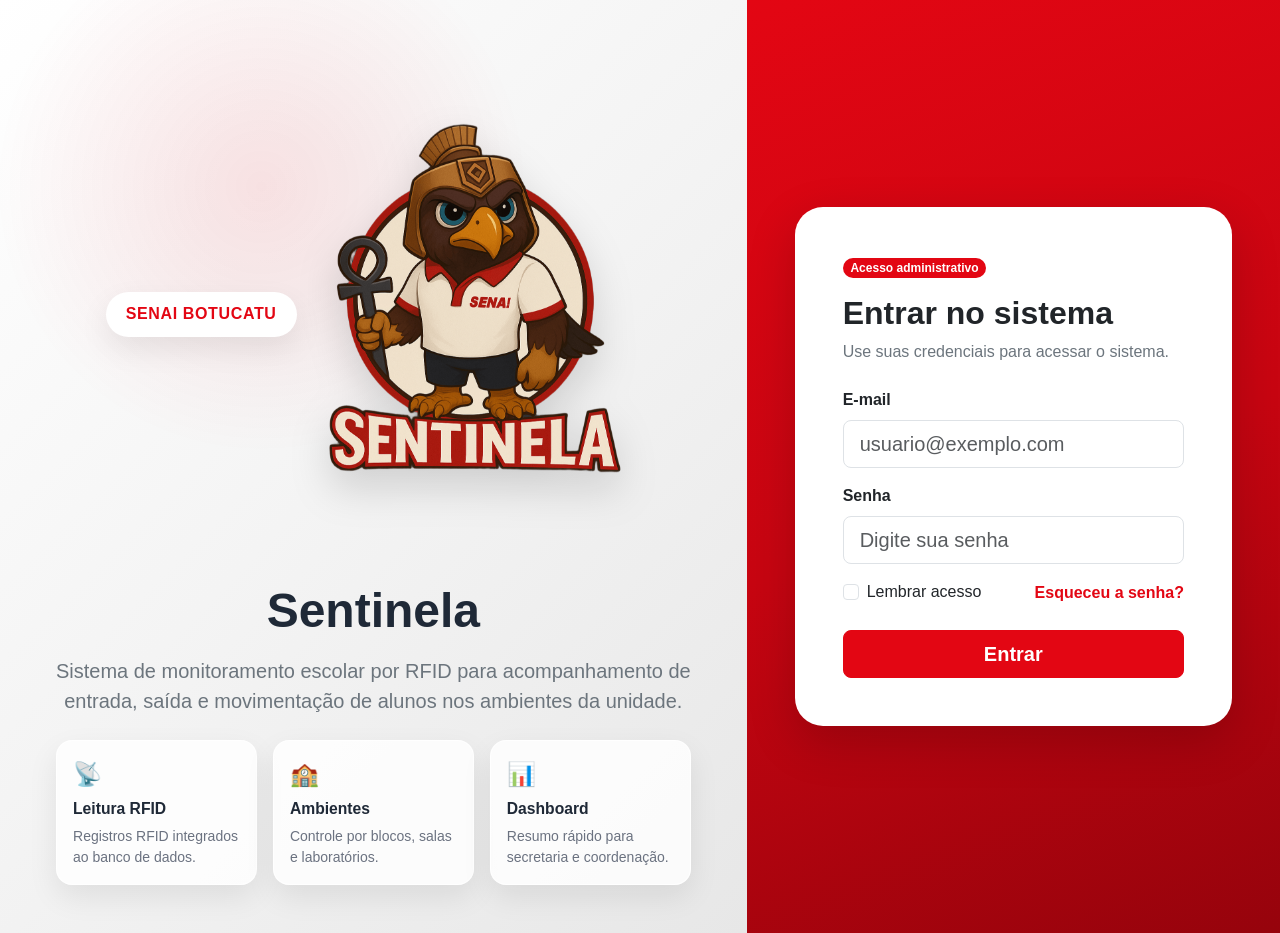
==== commit 2dfce647: "fix: corrigir codificacao UTF-8 e cadastro de leitores RFID" ====
--- a/templates/index.html
+++ b/templates/index.html
@@ -1,4 +1,4 @@
-﻿<!doctype html>
+<!doctype html>
 <html lang="pt-BR">
   <head>
     <meta charset="utf-8" />
@@ -38,14 +38,14 @@
 
             <p class="lead text-secondary mx-auto mb-4">
               Sistema de monitoramento escolar por RFID para acompanhamento de entrada,
-              saÃ­da e movimentaÃ§Ã£o de alunos nos ambientes da unidade.
+              saída e movimentação de alunos nos ambientes da unidade.
             </p>
 
             <div class="row g-3 justify-content-center text-start login-feature-list">
 
               <div class="col-md-4">
                 <div class="feature-card h-100">
-                  <span class="feature-icon">ðŸ“¡</span>
+                  <span class="feature-icon">📡</span>
                   <strong>Leitura RFID</strong>
                   <small>Registros RFID integrados ao banco de dados.</small>
                 </div>
@@ -53,17 +53,17 @@
 
               <div class="col-md-4">
                 <div class="feature-card h-100">
-                  <span class="feature-icon">ðŸ«</span>
+                  <span class="feature-icon">🏫</span>
                   <strong>Ambientes</strong>
-                  <small>Controle por blocos, salas e laboratÃ³rios.</small>
+                  <small>Controle por blocos, salas e laboratórios.</small>
                 </div>
               </div>
 
               <div class="col-md-4">
                 <div class="feature-card h-100">
-                  <span class="feature-icon">ðŸ“Š</span>
+                  <span class="feature-icon">📊</span>
                   <strong>Dashboard</strong>
-                  <small>Resumo rÃ¡pido para secretaria e coordenaÃ§Ã£o.</small>
+                  <small>Resumo rápido para secretaria e coordenação.</small>
                 </div>
               </div>
 
@@ -85,7 +85,7 @@
                 </h2>
 
                 <p class="text-secondary mb-0">
-                  Use as credenciais de teste para acessar a versÃ£o 0.3
+                  Use suas credenciais para acessar o sistema.
                 </p>
               </div>
 
@@ -103,7 +103,7 @@
                     name="email"
                     type="email"
                     class="form-control form-control-lg"
-                    placeholder="adminsentinela@gmail.com"
+                    placeholder="usuario@exemplo.com"
                     autocomplete="username"
                     required
                   />
@@ -144,16 +144,6 @@
                 </button>
 
               </form>
-
-              <div class="test-access mt-4">
-                <p class="fw-bold mb-2">
-                  Acesso de teste
-                </p>
-
-                <code>adminsentinela@gmail.com</code>
-                <code>adminsentinela</code>
-              </div>
-
             </div>
           </div>
         </section>
--- a/static/css/style.css
+++ b/static/css/style.css
@@ -1352,4 +1352,4 @@
     align-items: flex-start;
     flex-direction: column;
   }
-}+}
